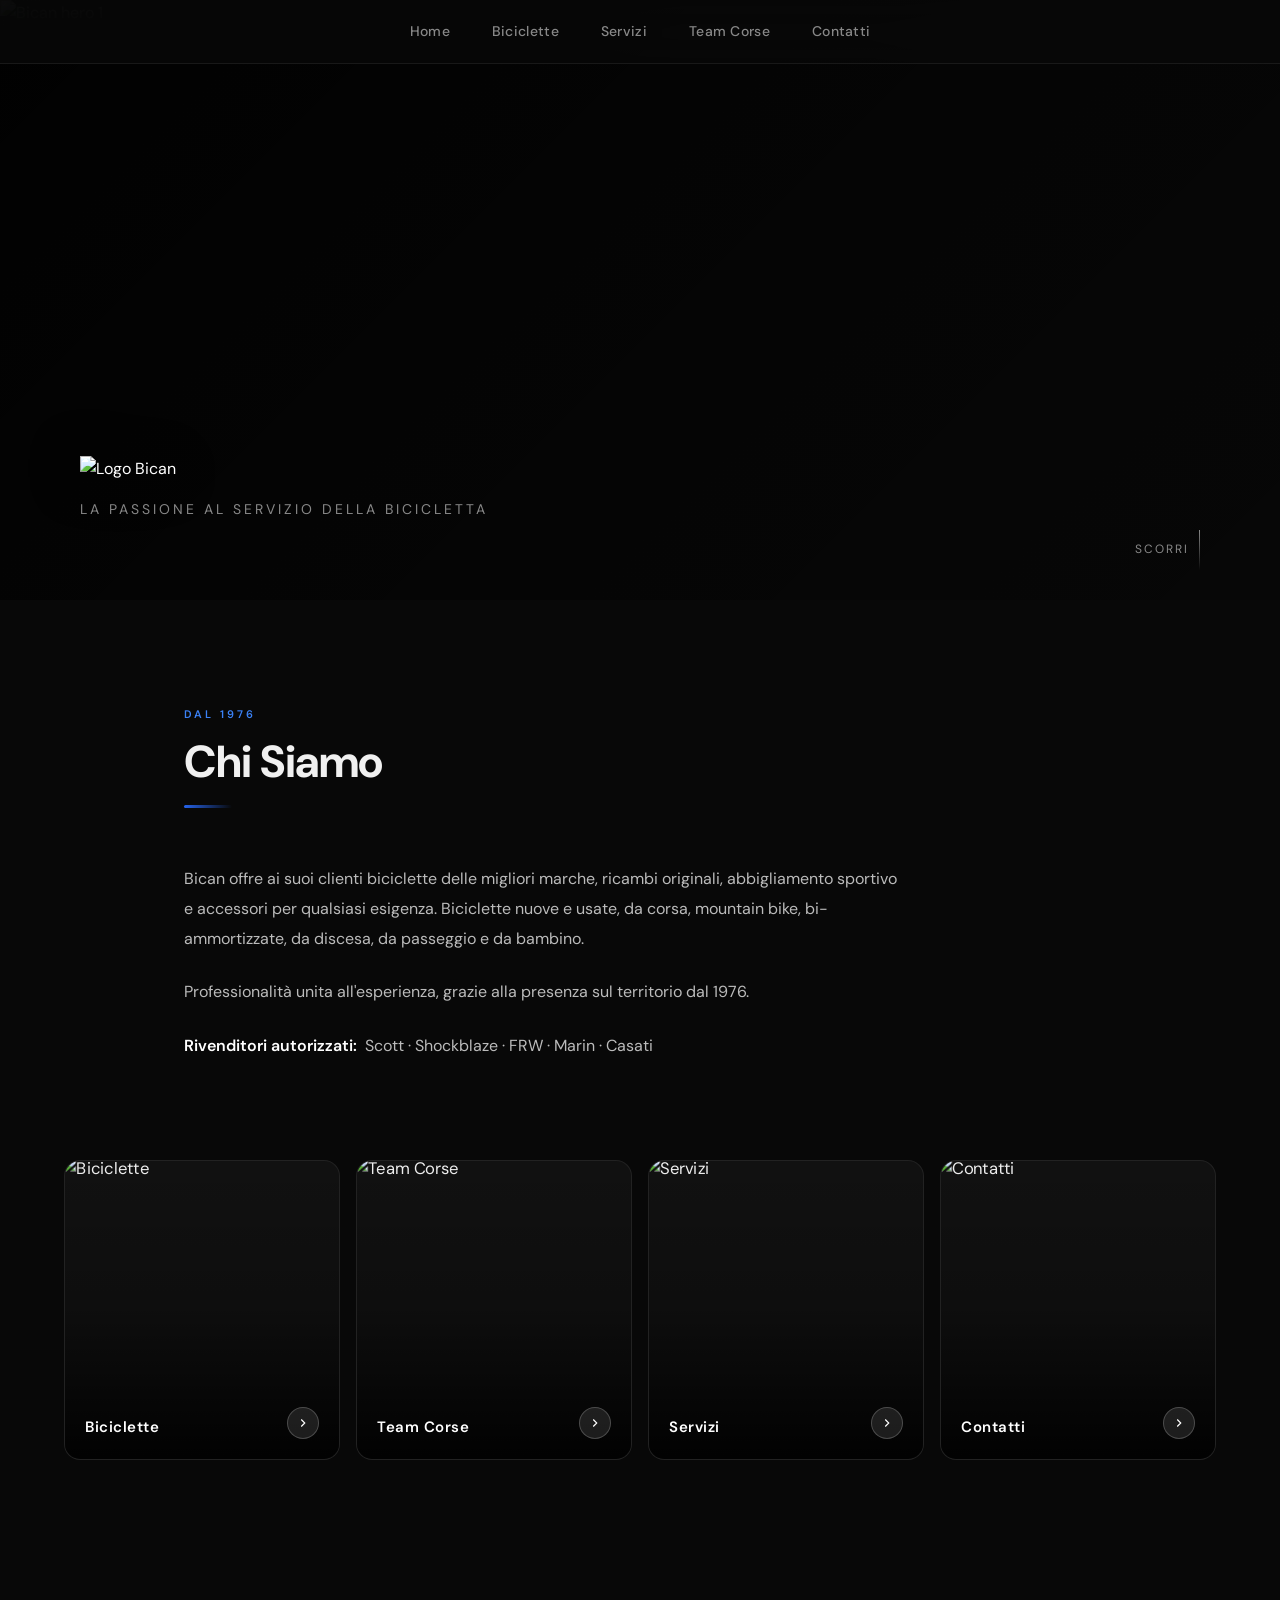
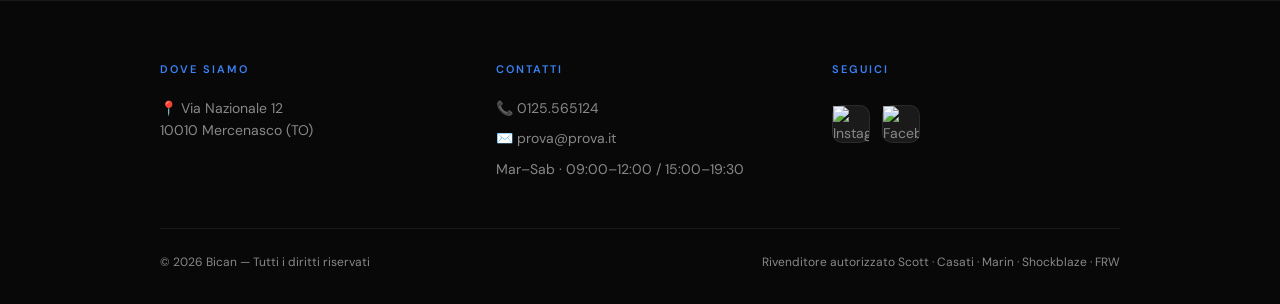
==== index.html @ 564cbefa "Rename web3.html to index.html" ====
<!DOCTYPE html>
<html lang="it">
<head>
  <meta charset="UTF-8">
  <meta name="viewport" content="width=device-width, initial-scale=1.0">
  <title>Bican – La passione al servizio della bicicletta</title>
  <meta name="description" content="Bican: negozio di biciclette a Mercenasco dal 1976. Scott, Casati, Marin e molto altro.">
  <link href="https://fonts.googleapis.com/css2?family=DM+Sans:wght@300;400;500;600;700&display=swap" rel="stylesheet">
  <link rel="stylesheet" href="style.css">
</head>
<body>

  <div id="navbar"></div>

  <!-- HERO -->
  <section class="hero">
    <img src="http://bican.it/media/home_page/HOME_2017-_VA_8331-1.jpg" class="slide active" alt="Bican hero 1">
    <img src="http://bican.it/media/home_page/HOME_2017-_VA_8317-1.jpg" class="slide" alt="Bican hero 2">
    <div class="hero-overlay"></div>
    <div class="hero-content">
      <img src="http://bican.it/img/logo_header.png" alt="Logo Bican">
      <p class="hero-tagline">La passione al servizio della bicicletta</p>
    </div>
    <div class="hero-scroll">Scorri</div>
  </section>

  <!-- CHI SIAMO -->
  <section class="section">
    <div class="section-header reveal">
      <span class="section-label">Dal 1976</span>
      <h2>Chi Siamo</h2>
      <div class="divider"></div>
    </div>

    <p class="body-text reveal reveal-delay-1">
      Bican offre ai suoi clienti biciclette delle migliori marche, ricambi originali, abbigliamento sportivo
      e accessori per qualsiasi esigenza. Biciclette nuove e usate, da corsa, mountain bike, bi-ammortizzate,
      da discesa, da passeggio e da bambino.
    </p>

    <p class="body-text reveal reveal-delay-2">
      Professionalità unita all'esperienza, grazie alla presenza sul territorio dal 1976.
    </p>

    <p class="body-text reveal reveal-delay-2">
      <strong>Rivenditori autorizzati:</strong>&nbsp; Scott · Shockblaze · FRW · Marin · Casati
    </p>
  </section>

  <!-- PRODOTTI -->
  <div class="products-grid">

    <a href="biciclette.html" class="card card-image reveal reveal-delay-1">
      <img src="http://bican.it/media/images/biciclette_pro/bican_biciclette_pro_03.jpg" alt="Biciclette">
      <span class="card-title">Biciclette</span>
      <span class="card-arrow"><svg viewBox="0 0 24 24"><polyline points="9 18 15 12 9 6"/></svg></span>
    </a>

    <a href="teamcorse.html" class="card card-image reveal reveal-delay-2">
      <img src="http://bican.it/media/images/immagini/image4431.jpg" alt="Team Corse">
      <span class="card-title">Team Corse</span>
      <span class="card-arrow"><svg viewBox="0 0 24 24"><polyline points="9 18 15 12 9 6"/></svg></span>
    </a>

    <a href="servizi.html" class="card card-image reveal reveal-delay-3">
      <img src="https://img.freepik.com/foto-gratuito/creazione-di-biciclette-in-officina_23-2148866638.jpg" alt="Servizi">
      <span class="card-title">Servizi</span>
      <span class="card-arrow"><svg viewBox="0 0 24 24"><polyline points="9 18 15 12 9 6"/></svg></span>
    </a>

    <a href="contatti.html" class="card card-image reveal reveal-delay-4">
      <img src="https://img.freepik.com/foto-gratuito/mano-donna-di-affari-con-grafici-finanziari-e-telefono-cellulare-su-laptop-sul-tavolo_1232-4876.jpg" alt="Contatti">
      <span class="card-title">Contatti</span>
      <span class="card-arrow"><svg viewBox="0 0 24 24"><polyline points="9 18 15 12 9 6"/></svg></span>
    </a>

  </div>

  <div id="footer"></div>

  <script src="shared.js"></script>
</body>
</html>
---- style.css ----
/* ===== VARIABILI ===== */
:root {
  --bg: #080808;
  --surface: #111111;
  --surface2: #1a1a1a;
  --border: rgba(255,255,255,0.07);
  --text: #f0f0f0;
  --muted: #888;
  --accent: #2563eb;
  --accent-light: #3b82f6;
  --accent-glow: rgba(37,99,235,0.25);
  --radius: 16px;
  --transition: 0.4s cubic-bezier(0.25,0.46,0.45,0.94);
}

/* ===== RESET ===== */
*, *::before, *::after {
  margin: 0;
  padding: 0;
  box-sizing: border-box;
}

html { scroll-behavior: smooth; }

body {
  background: var(--bg);
  color: var(--text);
  font-family: 'DM Sans', 'Poppins', sans-serif;
  line-height: 1.6;
  overflow-x: hidden;
}

img { display: block; max-width: 100%; }
a { text-decoration: none; color: inherit; }
strong { color: #fff; font-weight: 600; }

/* ===== SCROLLBAR ===== */
::-webkit-scrollbar { width: 6px; }
::-webkit-scrollbar-track { background: var(--bg); }
::-webkit-scrollbar-thumb { background: var(--accent); border-radius: 3px; }

/* ===== NAVBAR ===== */
header {
  position: fixed;
  top: 0;
  width: 100%;
  z-index: 1000;
  padding: 0 40px;
  height: 64px;
  display: flex;
  align-items: center;
  justify-content: center;
  background: rgba(8,8,8,0.75);
  backdrop-filter: blur(20px);
  -webkit-backdrop-filter: blur(20px);
  border-bottom: 1px solid var(--border);
  transition: background var(--transition);
}

nav {
  display: flex;
  gap: 6px;
  align-items: center;
}

nav a {
  padding: 8px 18px;
  border-radius: 8px;
  font-size: 14px;
  font-weight: 500;
  letter-spacing: 0.3px;
  color: var(--muted);
  transition: color 0.2s, background 0.2s;
}

nav a:hover,
nav a.active {
  color: var(--text);
  background: var(--surface2);
}

nav a.active {
  color: var(--accent-light);
}

/* ===== HERO ===== */
.hero {
  position: relative;
  height: 50vh;
  min-height: 600px;
  overflow: hidden;
}

.slide {
  position: absolute;
  inset: 0;
  width: 100%;
  height: 100%;
  object-fit: cover;
  opacity: 0;
  transform: scale(1.06);
  transition: opacity 1.8s ease, transform 6s ease;
}

.slide.active {
  opacity: 1;
  transform: scale(1);
}

.hero-overlay {
  position: absolute;
  inset: 0;
  background: linear-gradient(
    135deg,
    rgba(0,0,0,0.88) 0%,
    rgba(0,0,0,0.45) 50%,
    rgba(0,0,0,0.15) 100%
  );
  z-index: 1;
}

.hero-content {
  position: absolute;
  bottom: 0;
  left: 0;
  right: 0;
  padding: 0 80px 80px;
  z-index: 2;
  display: flex;
  flex-direction: column;
  gap: 16px;
}

.hero-content img {
  width: 280px;
  filter: brightness(1.1) drop-shadow(0 4px 24px rgba(0,0,0,0.6));
}

.hero-tagline {
  font-size: 14px;
  letter-spacing: 3px;
  text-transform: uppercase;
  color: var(--muted);
  font-weight: 400;
}

.hero-scroll {
  position: absolute;
  bottom: 30px;
  right: 80px;
  z-index: 2;
  display: flex;
  align-items: center;
  gap: 10px;
  color: var(--muted);
  font-size: 12px;
  letter-spacing: 2px;
  text-transform: uppercase;
  animation: bounce 2s infinite;
}

.hero-scroll::after {
  content: '';
  width: 1px;
  height: 40px;
  background: linear-gradient(to bottom, var(--muted), transparent);
}

@keyframes bounce {
  0%, 100% { transform: translateY(0); }
  50% { transform: translateY(6px); }
}

/* ===== SEZIONI ===== */
.section {
  max-width: 960px;
  margin: 0 auto;
  padding: 100px 24px;
}

.section-header {
  margin-bottom: 56px;
}

.section-label {
  display: inline-block;
  font-size: 11px;
  letter-spacing: 3px;
  text-transform: uppercase;
  color: var(--accent-light);
  font-weight: 600;
  margin-bottom: 12px;
}

.section-header h2 {
  font-size: clamp(1.8rem, 4vw, 2.8rem);
  font-weight: 700;
  letter-spacing: -0.5px;
  line-height: 1.2;
}

.section-header .divider {
  width: 48px;
  height: 3px;
  background: linear-gradient(to right, var(--accent), transparent);
  margin-top: 16px;
  border-radius: 2px;
}

/* ===== REVEAL ===== */
.reveal {
  opacity: 0;
  transform: translateY(28px);
  transition: opacity 0.7s ease, transform 0.7s ease;
}

.reveal.show {
  opacity: 1;
  transform: translateY(0);
}

.reveal-delay-1 { transition-delay: 0.1s; }
.reveal-delay-2 { transition-delay: 0.2s; }
.reveal-delay-3 { transition-delay: 0.3s; }
.reveal-delay-4 { transition-delay: 0.4s; }

/* ===== TESTO CORPO ===== */
.body-text {
  font-size: 16px;
  color: #bbb;
  line-height: 1.85;
  max-width: 720px;
}

.body-text + .body-text { margin-top: 24px; }

.highlight-box {
  background: var(--surface);
  border: 1px solid var(--border);
  border-left: 3px solid var(--accent);
  border-radius: var(--radius);
  padding: 24px 28px;
  margin-top: 32px;
}

/* ===== PRODOTTI (home grid) ===== */
.products-grid {
  display: grid;
  grid-template-columns: repeat(4, 1fr);
  gap: 16px;
  max-width: 1200px;
  margin: 0 auto;
  padding: 0 24px 100px;
}

/* ===== CARD BASE ===== */
.card {
  position: relative;
  overflow: hidden;
  border-radius: var(--radius);
  cursor: pointer;
  display: block;
  border: 1px solid var(--border);
  background: var(--surface);
  transition: transform var(--transition), border-color var(--transition), box-shadow var(--transition);
}

.card:hover {
  transform: translateY(-6px);
  border-color: rgba(59,130,246,0.35);
  box-shadow: 0 20px 60px rgba(0,0,0,0.5), 0 0 0 1px rgba(59,130,246,0.1);
}

/* card immagine-hero */
.card-image {
  height: 300px;
}

.card-image img {
  width: 100%;
  height: 100%;
  object-fit: cover;
  transform: scale(1.04);
  transition: transform var(--transition);
}

.card:hover .card-image img { transform: scale(1); }

.card-image::after {
  content: '';
  position: absolute;
  inset: 0;
  background: linear-gradient(to top, rgba(0,0,0,0.9) 0%, rgba(0,0,0,0.2) 50%, transparent 100%);
  z-index: 1;
}

.card-title {
  position: absolute;
  bottom: 20px;
  left: 20px;
  z-index: 2;
  font-size: 15px;
  font-weight: 600;
  letter-spacing: 0.5px;
  color: #fff;
}

.card-arrow {
  position: absolute;
  bottom: 20px;
  right: 20px;
  z-index: 2;
  width: 32px;
  height: 32px;
  border-radius: 50%;
  background: rgba(255,255,255,0.1);
  border: 1px solid rgba(255,255,255,0.2);
  display: flex;
  align-items: center;
  justify-content: center;
  transition: background 0.2s, transform 0.2s;
}

.card:hover .card-arrow {
  background: var(--accent);
  border-color: var(--accent);
  transform: translateX(3px);
}

.card-arrow svg {
  width: 14px;
  height: 14px;
  stroke: #fff;
  fill: none;
  stroke-width: 2;
}

/* ===== CARD ESPANSI (biciclette, servizi) ===== */
.cards-flex {
  display: flex;
  gap: 24px;
  flex-wrap: wrap;
  justify-content: center;
  padding: 0 24px 100px;
  max-width: 1100px;
  margin: 0 auto;
}

.card-wide {
  width: 460px;
  display: flex;
  flex-direction: column;
  background: var(--surface);
}

.card-wide .card-img-wrap {
  height: 280px;
  overflow: hidden;
}

.card-wide .card-img-wrap img {
  width: 100%;
  height: 100%;
  object-fit: cover;
  transform: scale(1.04);
  transition: transform var(--transition);
}

.card-wide:hover .card-img-wrap img { transform: scale(1); }

.card-wide::after { display: none; }

.card-body {
  padding: 24px;
  display: flex;
  flex-direction: column;
  gap: 10px;
  flex: 1;
}

.card-body .card-title {
  position: static;
  font-size: 1.25rem;
  color: #fff;
  letter-spacing: 0;
}

.card-body .card-desc {
  font-size: 14px;
  color: var(--muted);
  line-height: 1.7;
}

.card-body .card-link {
  margin-top: 6px;
  font-size: 13px;
  font-weight: 600;
  color: var(--accent-light);
  letter-spacing: 0.5px;
  display: flex;
  align-items: center;
  gap: 6px;
  transition: gap 0.2s;
}

.card-wide:hover .card-link { gap: 10px; }

/* ===== EXPAND CARD (personalizzate) ===== */
.expand-card {
  width: 400px;
  background: var(--surface);
  border-radius: var(--radius);
  overflow: hidden;
  cursor: pointer;
  border: 1px solid var(--border);
  transition: transform var(--transition), border-color var(--transition), box-shadow var(--transition);
}

.expand-card:hover {
  transform: translateY(-6px);
  border-color: rgba(59,130,246,0.35);
  box-shadow: 0 20px 60px rgba(0,0,0,0.5);
}

.expand-card img {
  width: 100%;
  height: 260px;
  object-fit: cover;
  transition: transform var(--transition);
}

.expand-card:hover img { transform: scale(1.03); }

.expand-title {
  padding: 18px 20px;
  font-size: 1.1rem;
  font-weight: 600;
  color: #fff;
  display: flex;
  align-items: center;
  justify-content: space-between;
}

.expand-title::after {
  content: '→';
  color: var(--accent-light);
  font-size: 1rem;
  transition: transform 0.2s;
}

.expand-card:hover .expand-title::after { transform: translateX(4px); }

/* ===== SERVIZI LISTA ===== */
.services-grid {
  display: grid;
  grid-template-columns: 1fr 1fr;
  gap: 16px;
  margin-top: 16px;
}

.service-item {
  background: var(--surface);
  border: 1px solid var(--border);
  border-radius: var(--radius);
  padding: 24px;
  transition: border-color 0.3s, box-shadow 0.3s;
}

.service-item:hover {
  border-color: rgba(59,130,246,0.3);
  box-shadow: 0 8px 30px rgba(0,0,0,0.3);
}

.service-item h3 {
  font-size: 15px;
  font-weight: 600;
  color: #fff;
  margin-bottom: 10px;
  display: flex;
  align-items: center;
  gap: 10px;
}

.service-item h3 .icon {
  width: 32px;
  height: 32px;
  background: var(--accent-glow);
  border-radius: 8px;
  display: flex;
  align-items: center;
  justify-content: center;
  font-size: 15px;
  flex-shrink: 0;
}

.service-item p {
  font-size: 14px;
  color: var(--muted);
  line-height: 1.65;
}

.service-full {
  grid-column: 1 / -1;
}

/* ===== CONTATTI ===== */
.contacts-layout {
  display: grid;
  grid-template-columns: 1fr 1fr;
  gap: 24px;
  margin-top: 16px;
}

.contact-card {
  background: var(--surface);
  border: 1px solid var(--border);
  border-radius: var(--radius);
  padding: 32px;
}

.contact-card h3 {
  font-size: 12px;
  letter-spacing: 2px;
  text-transform: uppercase;
  color: var(--accent-light);
  margin-bottom: 20px;
  font-weight: 600;
}

.contact-item {
  display: flex;
  align-items: flex-start;
  gap: 14px;
  padding: 14px 0;
  border-bottom: 1px solid var(--border);
}

.contact-item:last-child { border-bottom: none; }

.contact-icon {
  width: 36px;
  height: 36px;
  background: var(--accent-glow);
  border-radius: 10px;
  display: flex;
  align-items: center;
  justify-content: center;
  font-size: 16px;
  flex-shrink: 0;
}

.contact-info p {
  font-size: 13px;
  color: var(--muted);
  margin-bottom: 2px;
}

.contact-info a,
.contact-info span {
  font-size: 15px;
  color: var(--text);
  font-weight: 500;
  transition: color 0.2s;
}

.contact-info a:hover { color: var(--accent-light); }

.orari-card {
  background: linear-gradient(135deg, var(--surface), var(--surface2));
  border: 1px solid rgba(59,130,246,0.15);
}

.orari-row {
  display: flex;
  justify-content: space-between;
  align-items: center;
  padding: 12px 0;
  border-bottom: 1px solid var(--border);
  font-size: 14px;
}

.orari-row:last-child { border-bottom: none; }
.orari-row span:first-child { color: var(--muted); }
.orari-row span:last-child { color: var(--text); font-weight: 500; }
.orari-row .closed { color: #ef4444; }

/* ===== TEAM ===== */
.team-stats {
  display: flex;
  gap: 32px;
  margin-top: 40px;
  flex-wrap: wrap;
}

.stat {
  display: flex;
  flex-direction: column;
  gap: 4px;
}

.stat-number {
  font-size: 2.5rem;
  font-weight: 700;
  color: var(--accent-light);
  line-height: 1;
}

.stat-label {
  font-size: 12px;
  letter-spacing: 1.5px;
  text-transform: uppercase;
  color: var(--muted);
}

/* ===== MODAL ===== */
.modal-overlay {
  position: fixed;
  inset: 0;
  background: rgba(0,0,0,0.85);
  display: none;
  justify-content: center;
  align-items: center;
  z-index: 9999;
  padding: 24px;
  backdrop-filter: blur(8px);
}

.modal-overlay.open { display: flex; }

.modal-box {
  background: var(--surface);
  border: 1px solid var(--border);
  border-radius: 20px;
  overflow: hidden;
  max-width: 860px;
  width: 100%;
  animation: modal-in 0.3s cubic-bezier(0.25,0.46,0.45,0.94);
}

@keyframes modal-in {
  from { transform: scale(0.9) translateY(20px); opacity: 0; }
  to   { transform: scale(1)   translateY(0);    opacity: 1; }
}

.modal-img {
  width: 100%;
  height: 380px;
  object-fit: cover;
}

.modal-body {
  padding: 28px 32px;
}

.modal-body h2 {
  font-size: 1.6rem;
  font-weight: 700;
  margin-bottom: 12px;
}

.modal-body p {
  font-size: 15px;
  color: #bbb;
  line-height: 1.75;
}

.modal-close {
  display: block;
  margin-top: 20px;
  background: none;
  border: 1px solid var(--border);
  color: var(--muted);
  font-size: 13px;
  padding: 10px 20px;
  border-radius: 8px;
  cursor: pointer;
  transition: border-color 0.2s, color 0.2s;
}

.modal-close:hover { border-color: var(--accent); color: var(--text); }

/* ===== FOOTER ===== */
footer {
  border-top: 1px solid var(--border);
  margin-top: 40px;
  padding: 60px 24px 32px;
}

.footer-inner {
  max-width: 960px;
  margin: auto;
}

.footer-grid {
  display: grid;
  grid-template-columns: repeat(3, 1fr);
  gap: 48px;
  margin-bottom: 48px;
}

.footer-col h3 {
  font-size: 11px;
  letter-spacing: 2px;
  text-transform: uppercase;
  color: var(--accent-light);
  font-weight: 600;
  margin-bottom: 18px;
}

.footer-col p,
.footer-col a {
  font-size: 14px;
  color: var(--muted);
  display: block;
  margin-top: 8px;
  transition: color 0.2s;
}

.footer-col a:hover { color: var(--text); }

.social-icons {
  display: flex;
  gap: 12px;
  margin-top: 16px;
}

.social-link {
  width: 38px;
  height: 38px;
  background: var(--surface2);
  border: 1px solid var(--border);
  border-radius: 10px;
  display: flex;
  align-items: center;
  justify-content: center;
  transition: background 0.2s, border-color 0.2s, transform 0.2s;
}

.social-link:hover {
  background: var(--accent-glow);
  border-color: rgba(59,130,246,0.4);
  transform: translateY(-2px);
}

.social-link img {
  width: 100%;
  height: 100%;
  object-fit: contain;
  display: block;
}

.footer-bottom {
  padding-top: 24px;
  border-top: 1px solid var(--border);
  display: flex;
  justify-content: space-between;
  align-items: center;
  flex-wrap: wrap;
  gap: 12px;
  font-size: 12px;
  color: var(--muted);
}

/* ===== RESPONSIVE ===== */
@media (max-width: 1024px) {
  .products-grid { grid-template-columns: repeat(2, 1fr); }
}

@media (max-width: 768px) {
  header { padding: 0 20px; }
  nav a { padding: 7px 12px; font-size: 13px; }

  .hero-content { padding: 0 30px 60px; }
  .hero-content img { width: 200px; }
  .hero-scroll { right: 30px; }

  .section { padding: 70px 20px; }
  .products-grid { grid-template-columns: 1fr; padding: 0 20px 70px; }
  .cards-flex { flex-direction: column; align-items: center; }
  .card-wide { width: 100%; max-width: 520px; }
  .expand-card { width: 100%; max-width: 480px; }
  .services-grid { grid-template-columns: 1fr; }
  .contacts-layout { grid-template-columns: 1fr; }
  .footer-grid { grid-template-columns: 1fr; gap: 32px; }
  .footer-bottom { flex-direction: column; text-align: center; }
  .team-stats { gap: 24px; }
  .modal-img { height: 240px; }
}

@media (max-width: 480px) {
  nav { gap: 2px; }
  nav a { padding: 6px 10px; font-size: 12px; }
}
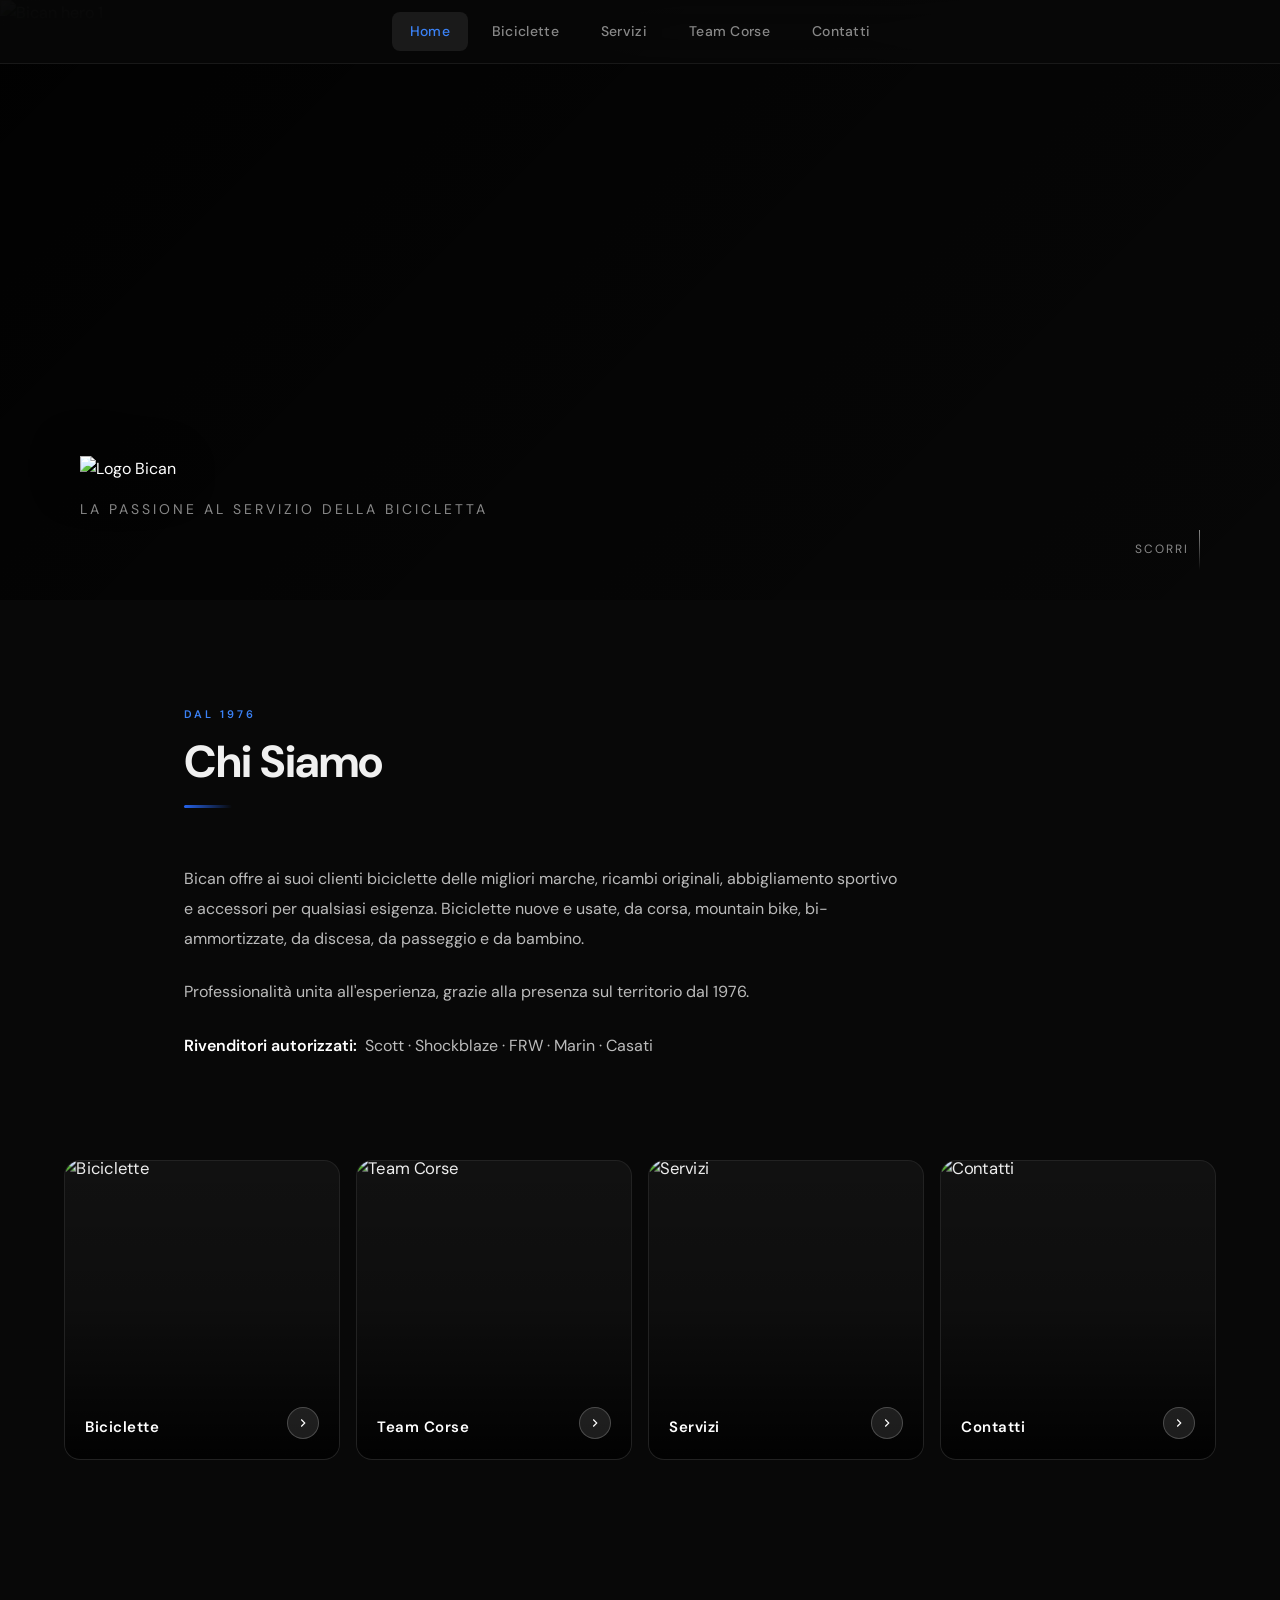
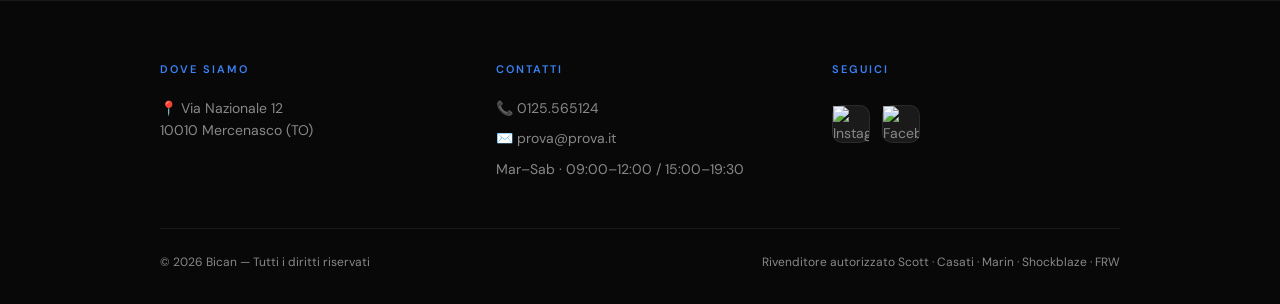
==== commit 4824b28a: "Update index.html" ====
--- a/index.html
+++ b/index.html
@@ -14,8 +14,8 @@
 
   <!-- HERO -->
   <section class="hero">
-    <img src="http://bican.it/media/home_page/HOME_2017-_VA_8331-1.jpg" class="slide active" alt="Bican hero 1">
-    <img src="http://bican.it/media/home_page/HOME_2017-_VA_8317-1.jpg" class="slide" alt="Bican hero 2">
+    <img src="https://bican.it/media/home_page/HOME_2017-_VA_8331-1.jpg" class="slide active" alt="Bican hero 1">
+    <img src="https://bican.it/media/home_page/HOME_2017-_VA_8317-1.jpg" class="slide" alt="Bican hero 2">
     <div class="hero-overlay"></div>
     <div class="hero-content">
       <img src="http://bican.it/img/logo_header.png" alt="Logo Bican">
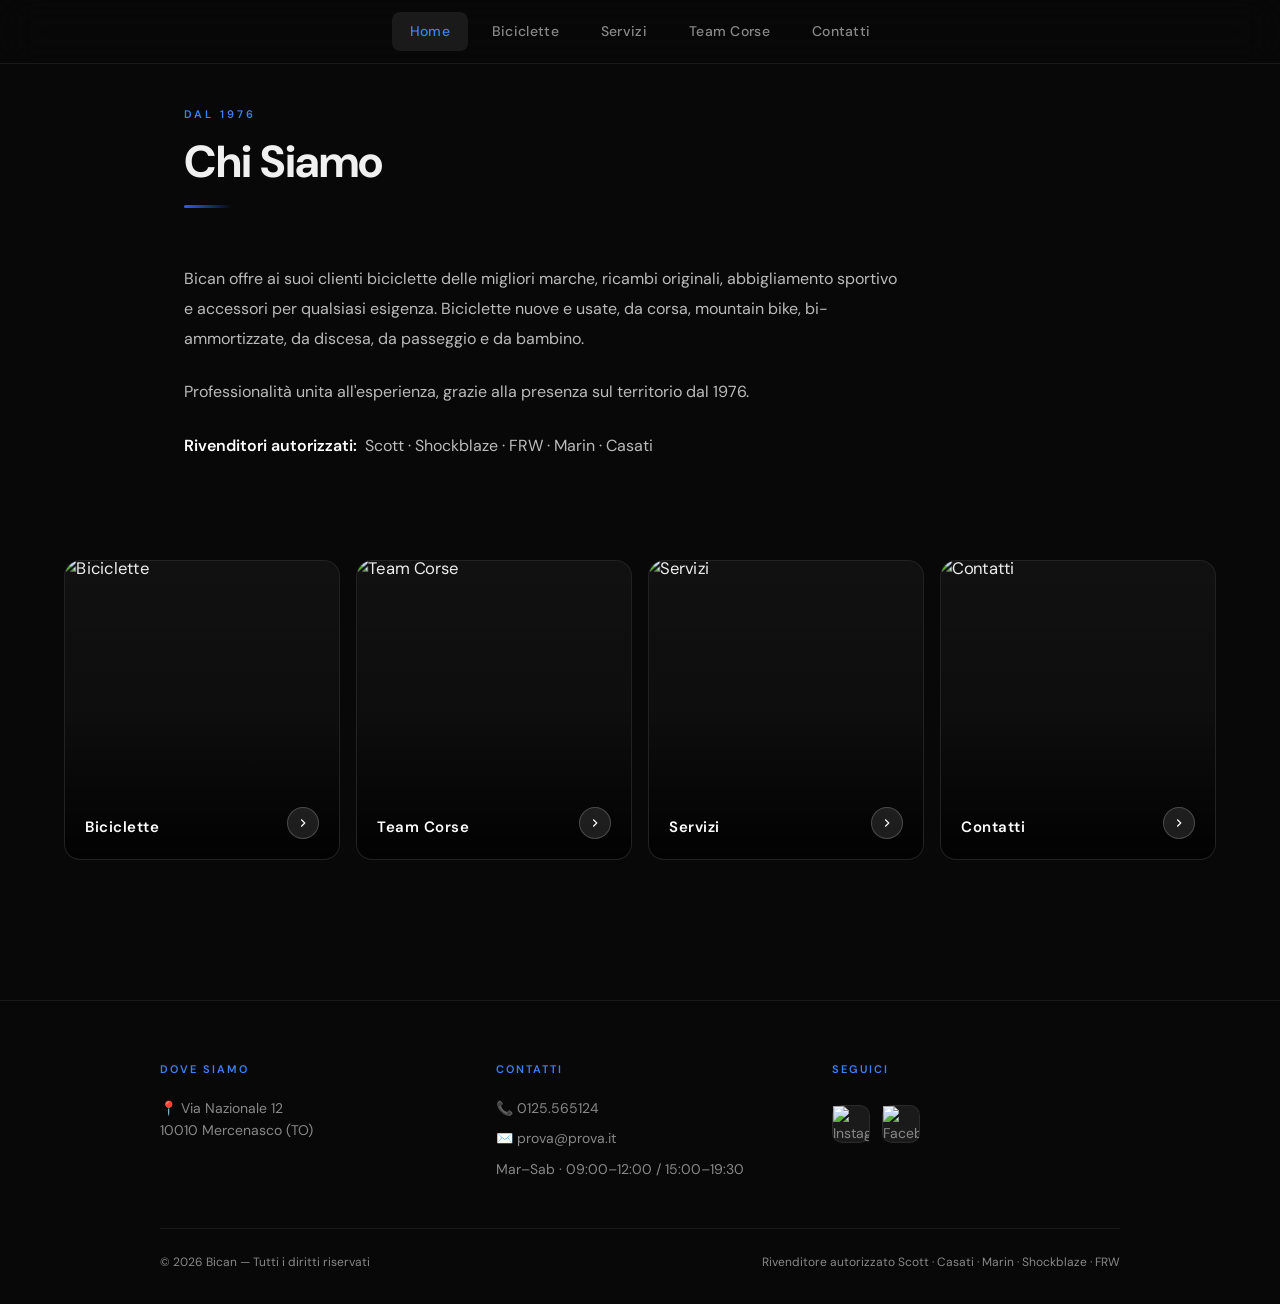
==== commit f6385a9e: "Update index.html" ====
--- a/index.html
+++ b/index.html
@@ -13,16 +13,7 @@
   <div id="navbar"></div>
 
   <!-- HERO -->
-  <section class="hero">
-    <img src="https://bican.it/media/home_page/HOME_2017-_VA_8331-1.jpg" class="slide active" alt="Bican hero 1">
-    <img src="https://bican.it/media/home_page/HOME_2017-_VA_8317-1.jpg" class="slide" alt="Bican hero 2">
-    <div class="hero-overlay"></div>
-    <div class="hero-content">
-      <img src="http://bican.it/img/logo_header.png" alt="Logo Bican">
-      <p class="hero-tagline">La passione al servizio della bicicletta</p>
-    </div>
-    <div class="hero-scroll">Scorri</div>
-  </section>
+  <div id="hero"></div>
 
   <!-- CHI SIAMO -->
   <section class="section">
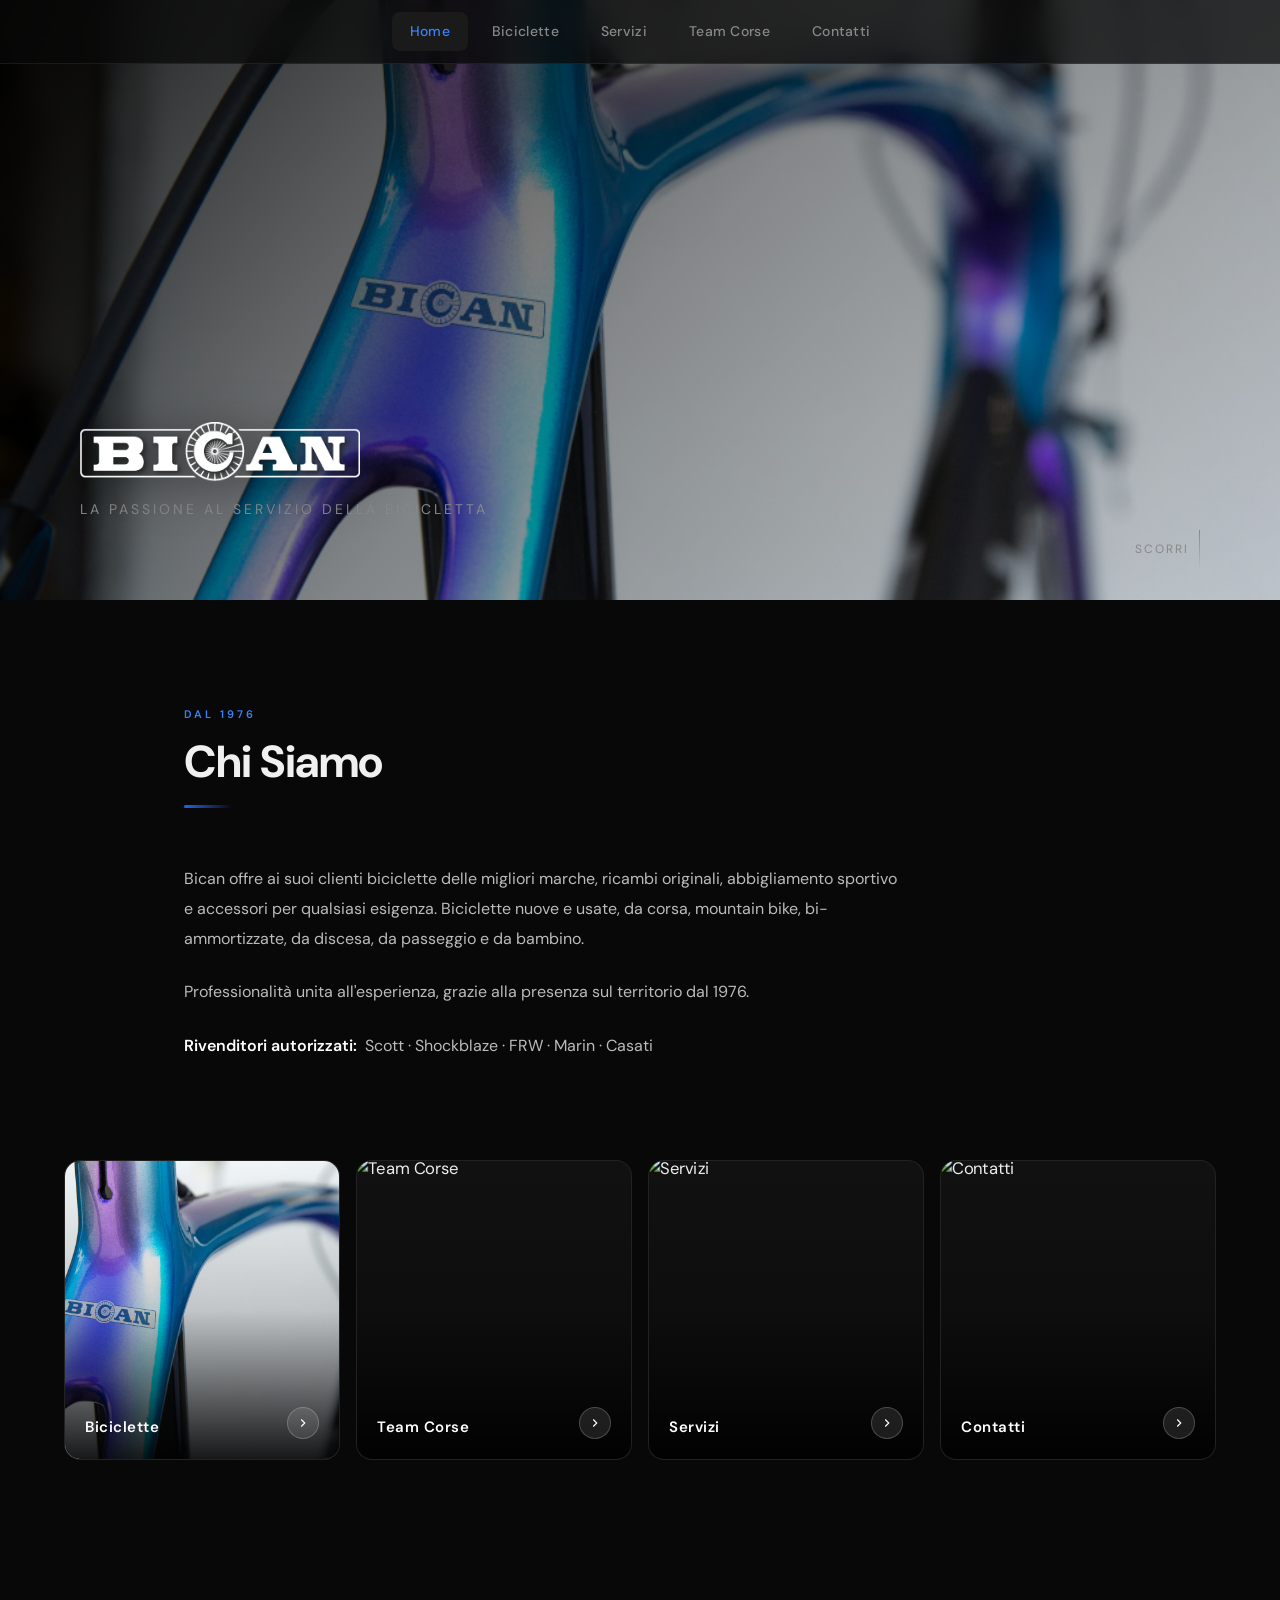
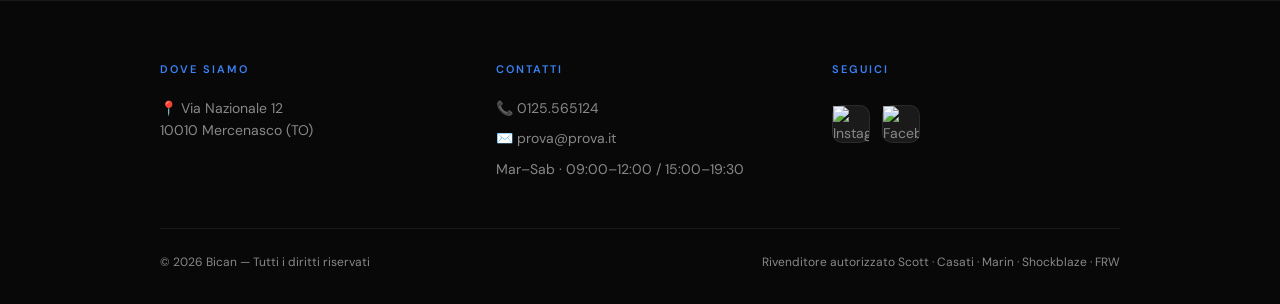
==== commit 47fdf416: "Update index.html" ====
--- a/index.html
+++ b/index.html
@@ -42,7 +42,7 @@
   <div class="products-grid">
 
     <a href="biciclette.html" class="card card-image reveal reveal-delay-1">
-      <img src="http://bican.it/media/images/biciclette_pro/bican_biciclette_pro_03.jpg" alt="Biciclette">
+      <img src="img/foto1.jpg" alt="Biciclette">
       <span class="card-title">Biciclette</span>
       <span class="card-arrow"><svg viewBox="0 0 24 24"><polyline points="9 18 15 12 9 6"/></svg></span>
     </a>
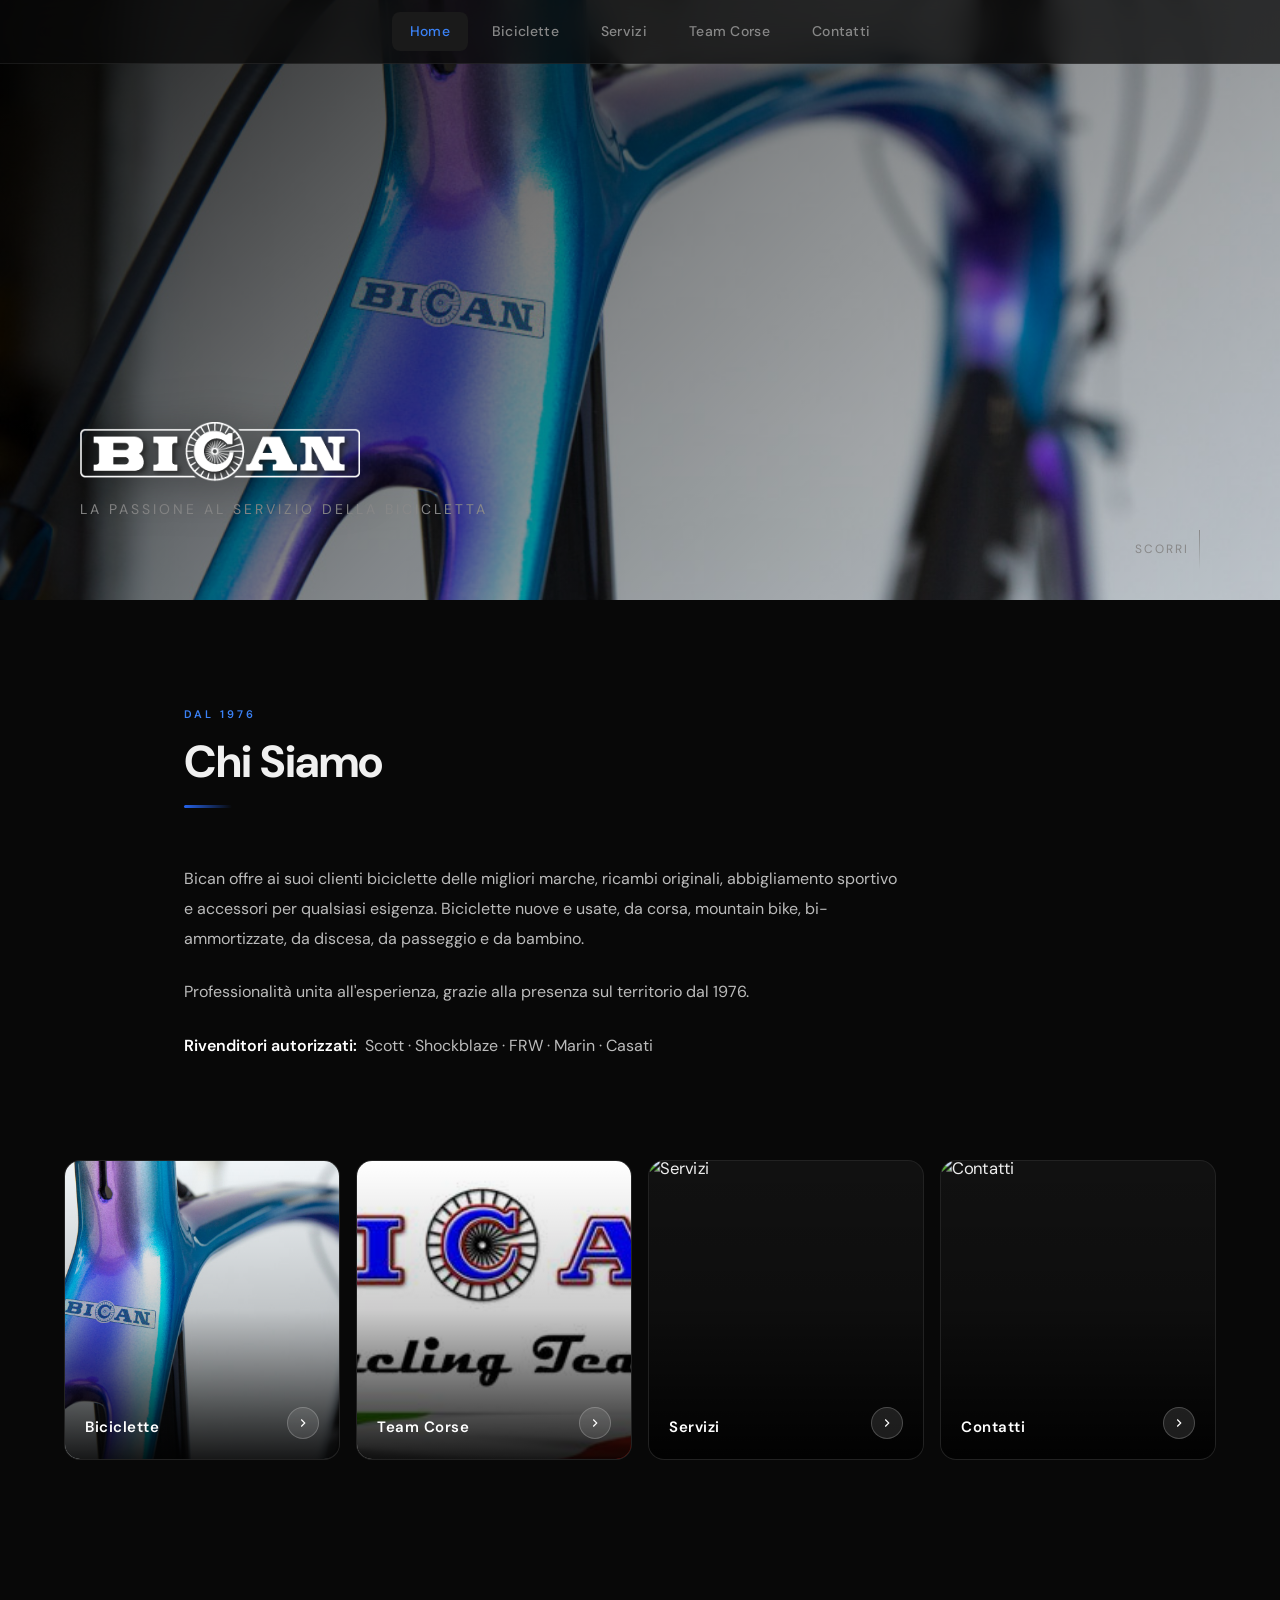
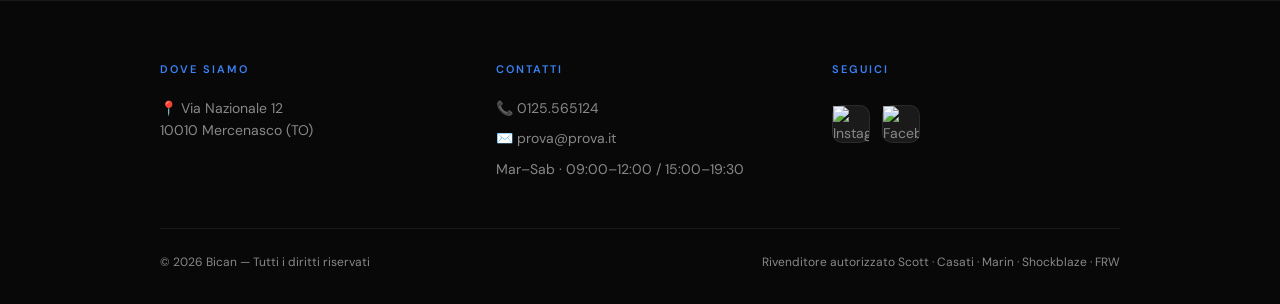
==== commit 05d74090: "Update index.html" ====
--- a/index.html
+++ b/index.html
@@ -48,7 +48,7 @@
     </a>
 
     <a href="teamcorse.html" class="card card-image reveal reveal-delay-2">
-      <img src="http://bican.it/media/images/immagini/image4431.jpg" alt="Team Corse">
+      <img src="img/team.jpg" alt="Team Corse">
       <span class="card-title">Team Corse</span>
       <span class="card-arrow"><svg viewBox="0 0 24 24"><polyline points="9 18 15 12 9 6"/></svg></span>
     </a>
